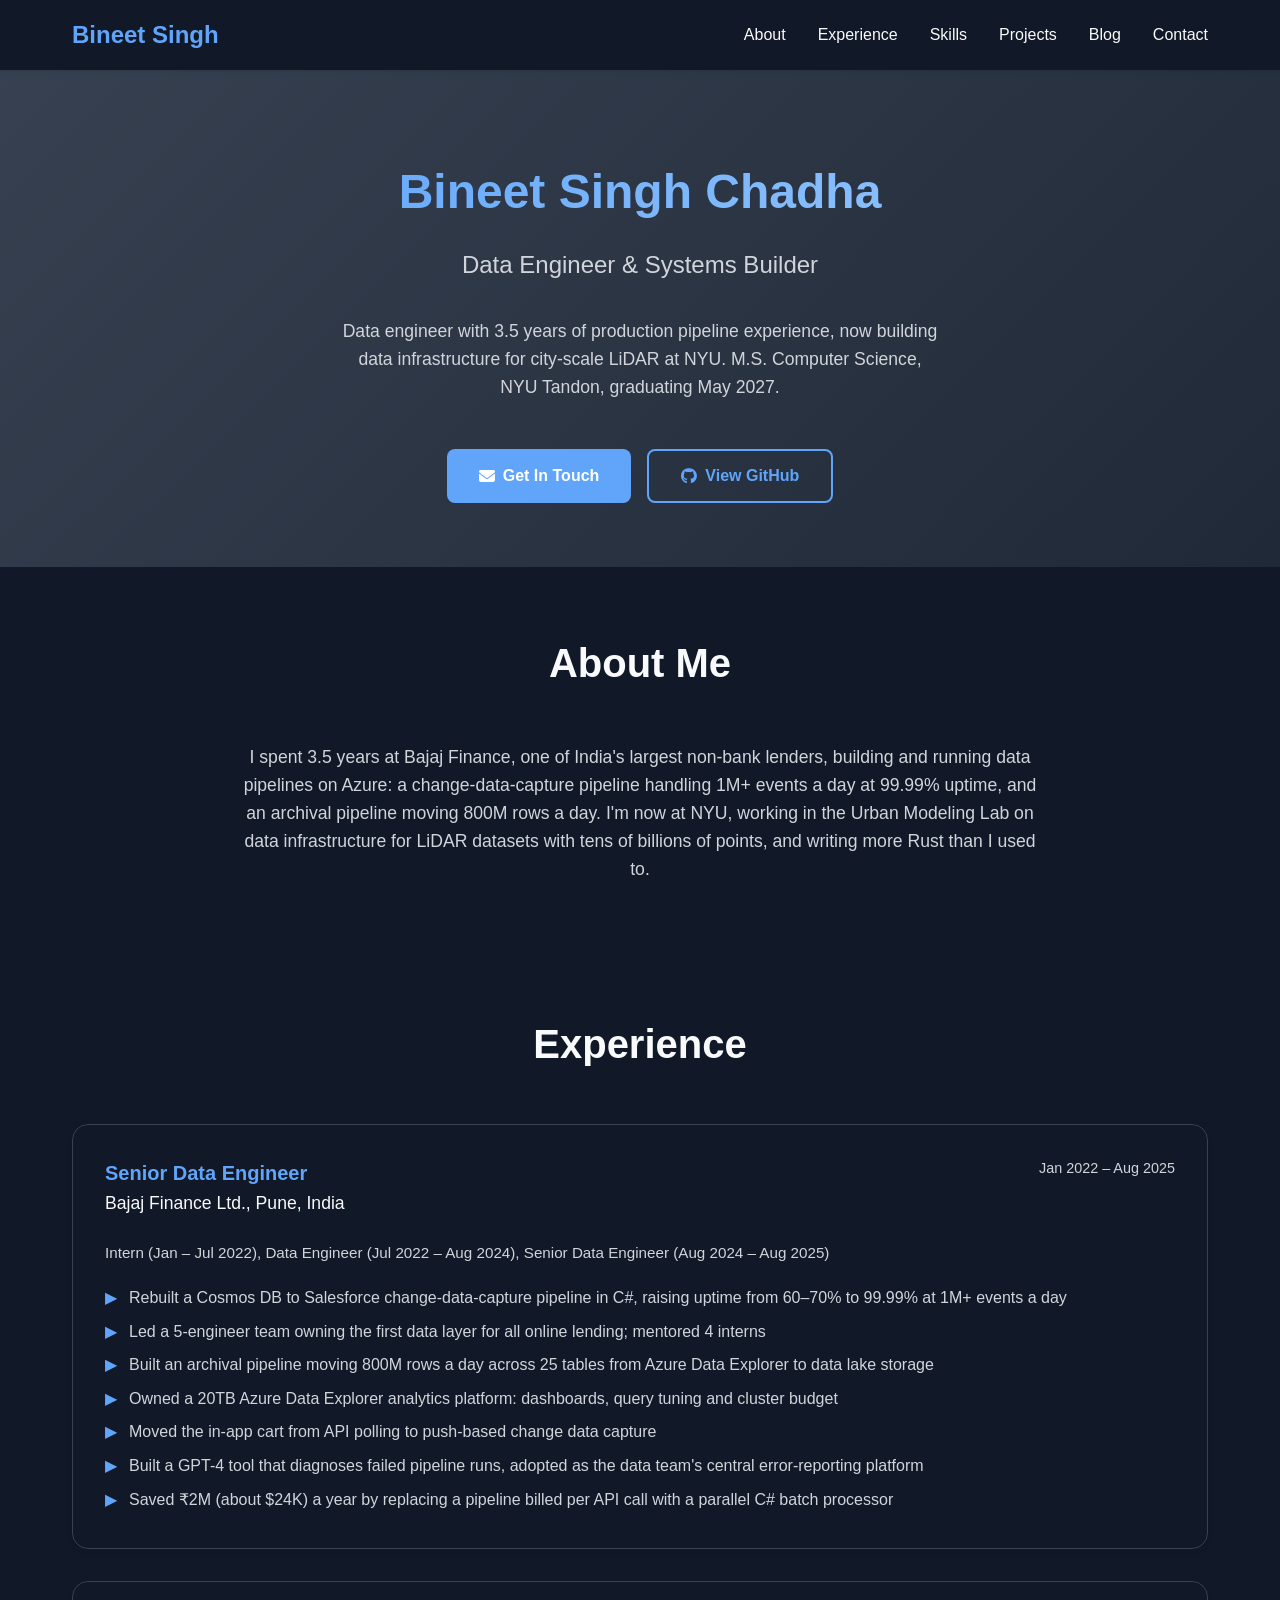
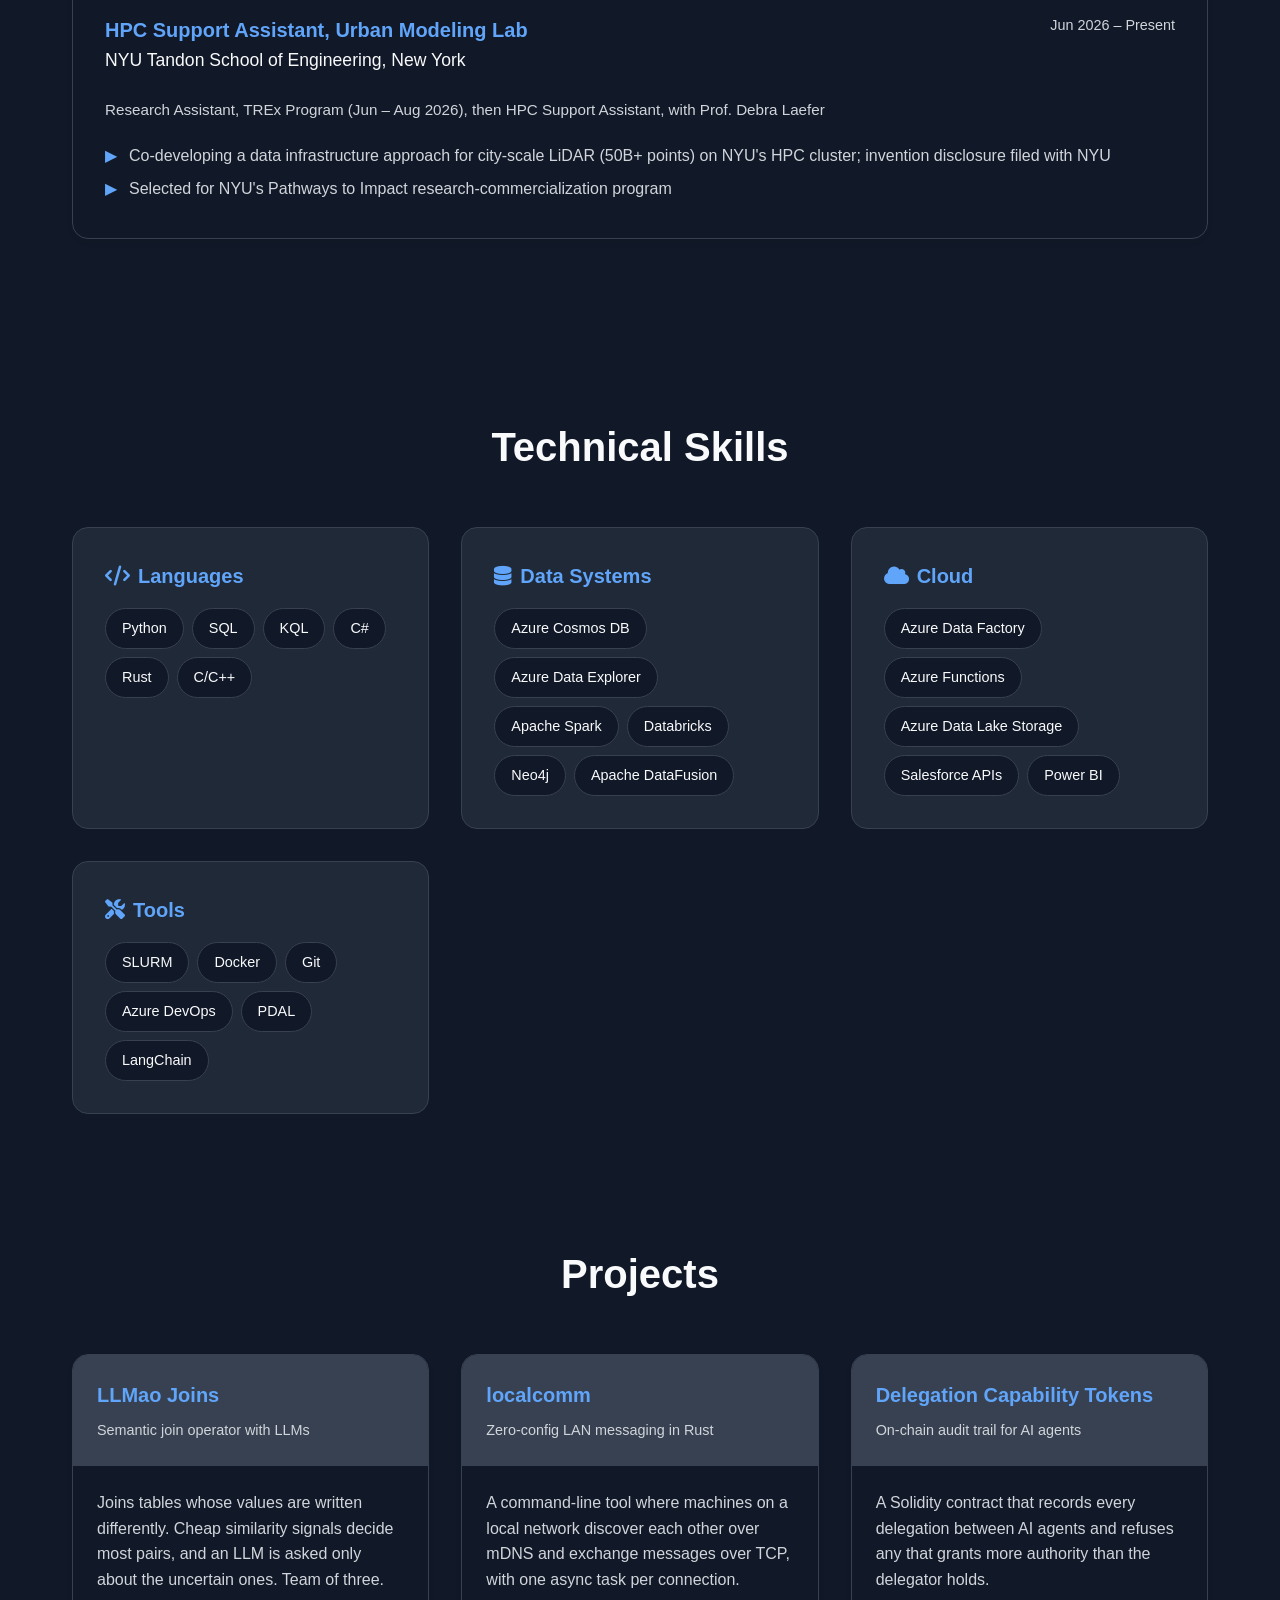
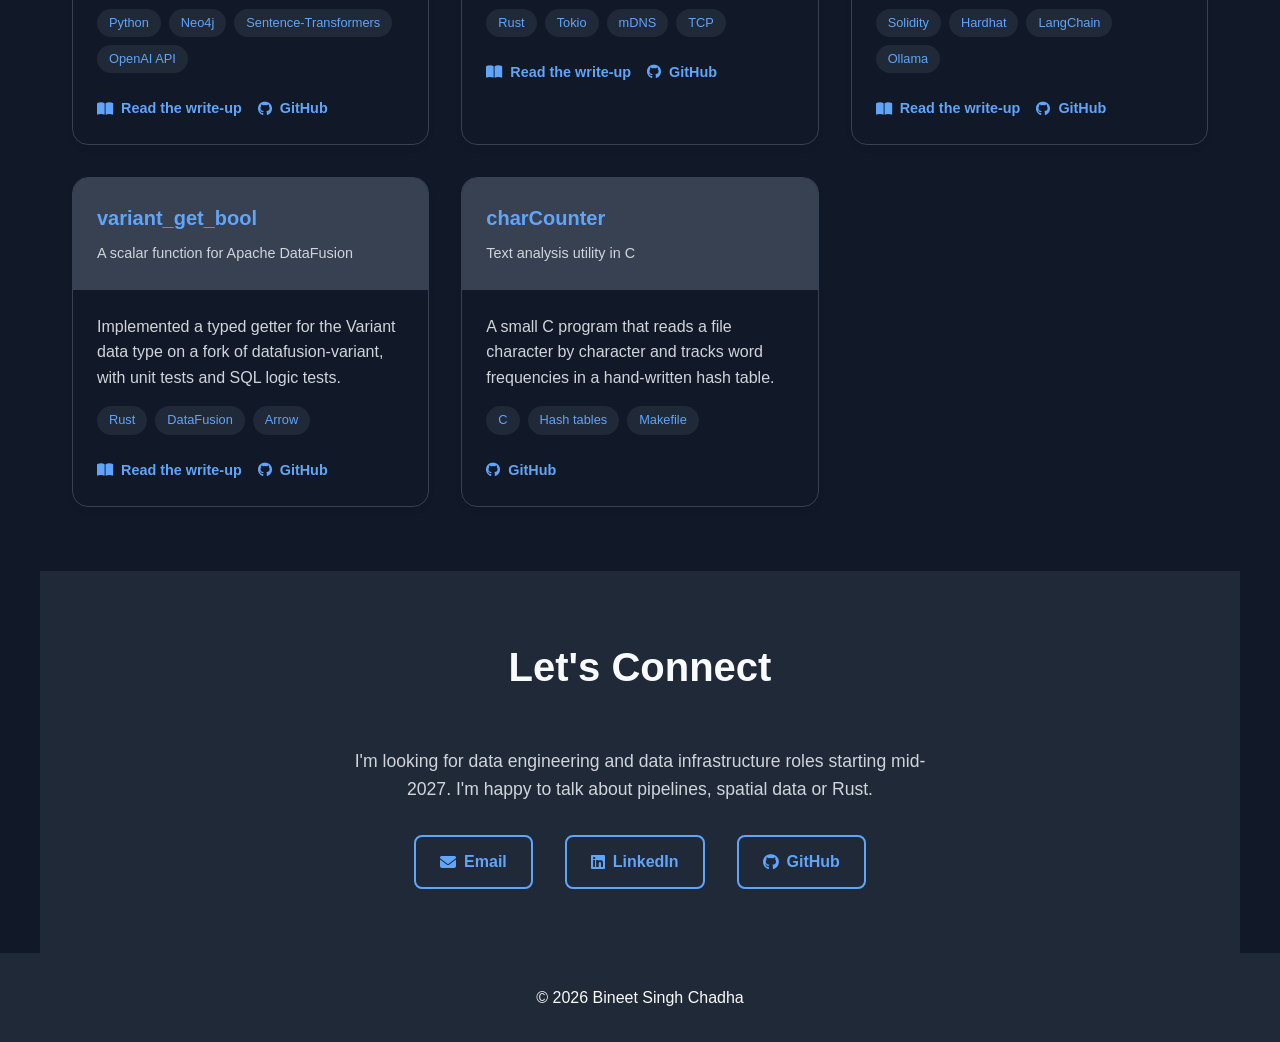
==== index.html @ b3066d31 "Add files via upload" ====
<!DOCTYPE html>
<html lang="en">
<head>
    <meta charset="UTF-8">
    <meta name="viewport" content="width=device-width, initial-scale=1.0">
    <!-- <meta name="description" content="Personal website of Bineet Singh Chadha, data engineer, and creator of projects."> -->
    <meta name="keywords" content="Bineet Singh Chadha, Data Engineer, Bineet, Chadha, Bineet Chadha, NYU, portfolio, GitHub, projects,azure, big data, ETL, data pipelines, cloud computing, machine learning">
    <meta name="author" content="Bineet Singh Chadha">
    <meta name="robots" content="index, follow">
    <title>Bineet Singh Chadha - Data Engineer & Systems Builder</title>
    
    <!-- <!-- Open Graph / Facebook -->
    <meta property="og:type" content="website">
    <meta property="og:url" content="https://bineetsinghchadha.github.io/">
    <meta property="og:title" content="Bineet Singh Chadha - Data Engineer & Systems Builder">
    <meta property="og:description" content="Data engineer with 3.5 years of production pipeline experience. M.S. Computer Science at NYU Tandon, May 2027.">
    <meta property="og:image" content="https://bineetsinghchadha.github.io/assets/profile-image.jpg"> -->

    <!-- Twitter -->
    <!-- <meta property="twitter:card" content="summary_large_image">
    <meta property="twitter:url" content="https://bineetsinghchadha.github.io/">
    <meta property="twitter:title" content="Bineet Singh Chadha - Data Engineer & Systems Builder">
    <meta property="twitter:description" content="Data engineer with 3.5 years of production pipeline experience. M.S. Computer Science at NYU Tandon, May 2027.">
    <meta property="twitter:image" content="https://bineetsinghchadha.github.io/assets/profile-image.jpg"> -->

    <!-- <!-- Favicon -->
    <!-- <link rel="icon" type="image/x-icon" href="/favicon.ico">
    <link rel="apple-touch-icon" sizes="180x180" href="/apple-touch-icon.png">
    <link rel="icon" type="image/png" sizes="32x32" href="/favicon-32x32.png">
    <link rel="icon" type="image/png" sizes="16x16" href="/favicon-16x16.png">
    <link rel="manifest" href="/site.webmanifest"> --> -->

    <meta name="description" content="Bineet Singh Chadha: data engineer with 3.5 years of production pipeline experience, now working on data infrastructure for city-scale LiDAR at NYU.">
    <link href="https://cdnjs.cloudflare.com/ajax/libs/font-awesome/6.4.0/css/all.min.css" rel="stylesheet">
    <style>
        :root {
            --primary-color: #60a5fa;
            --secondary-color: #3b82f6;
            --accent-color: #93c5fd;
            --text-primary: #f9fafb;
            --text-secondary: #d1d5db;
            --bg-primary: #111827;
            --bg-secondary: #1f2937;
            --bg-accent: #374151;
            --border-color: #374151;
        }

        * {
            margin: 0;
            padding: 0;
            box-sizing: border-box;
        }

        body {
            font-family: 'Inter', -apple-system, BlinkMacSystemFont, 'Segoe UI', Roboto, sans-serif;
            line-height: 1.6;
            color: var(--text-primary);
            background-color: var(--bg-primary);
        }

        /* Header & Navigation */
        .header {
            background: var(--bg-primary);
            box-shadow: 0 1px 3px rgba(0,0,0,0.1);
            position: fixed;
            width: 100%;
            top: 0;
            z-index: 1000;
        }

        .nav {
            max-width: 1200px;
            margin: 0 auto;
            padding: 1rem 2rem;
            display: flex;
            justify-content: space-between;
            align-items: center;
        }

        .logo {
            font-size: 1.5rem;
            font-weight: 700;
            color: var(--primary-color);
            text-decoration: none;
        }

        .nav-links {
            display: flex;
            list-style: none;
            gap: 2rem;
        }

        .nav-links a {
            color: var(--text-primary);
            text-decoration: none;
            font-weight: 500;
            transition: color 0.3s;
        }

        .nav-links a:hover {
            color: var(--primary-color);
        }

        /* Hero Section */
        .hero {
            background: linear-gradient(135deg, var(--bg-accent) 0%, var(--bg-secondary) 100%);
            padding: 8rem 2rem 4rem;
            text-align: center;
        }

        .hero-content {
            max-width: 800px;
            margin: 0 auto;
        }

        .hero h1 {
            font-size: 3rem;
            font-weight: 800;
            margin-bottom: 1rem;
            background: linear-gradient(135deg, var(--primary-color), var(--accent-color));
            -webkit-background-clip: text;
            -webkit-text-fill-color: transparent;
            background-clip: text;
        }

        .hero-subtitle {
            font-size: 1.5rem;
            color: var(--text-secondary);
            margin-bottom: 2rem;
            font-weight: 400;
        }

        .hero-description {
            font-size: 1.1rem;
            color: var(--text-secondary);
            margin-bottom: 3rem;
            max-width: 600px;
            margin-left: auto;
            margin-right: auto;
        }

        .cta-buttons {
            display: flex;
            gap: 1rem;
            justify-content: center;
            flex-wrap: wrap;
        }

        .btn {
            padding: 0.75rem 2rem;
            border: none;
            border-radius: 0.5rem;
            font-weight: 600;
            text-decoration: none;
            display: inline-flex;
            align-items: center;
            gap: 0.5rem;
            transition: all 0.3s;
            cursor: pointer;
        }

        .btn-primary {
            background: var(--primary-color);
            color: white;
        }

        .btn-primary:hover {
            background: var(--secondary-color);
            transform: translateY(-2px);
        }

        .btn-secondary {
            background: transparent;
            color: var(--primary-color);
            border: 2px solid var(--primary-color);
        }

        .btn-secondary:hover {
            background: var(--primary-color);
            color: white;
        }

        /* Section Styles */
        .section {
            padding: 4rem 2rem;
            max-width: 1200px;
            margin: 0 auto;
        }

        .section h2 {
            font-size: 2.5rem;
            font-weight: 700;
            text-align: center;
            margin-bottom: 3rem;
            color: var(--text-primary);
        }

        /* Experience Cards */
        .experience-grid {
            display: grid;
            gap: 2rem;
            margin-bottom: 3rem;
        }

        .experience-card {
            background: var(--bg-primary);
            border: 1px solid var(--border-color);
            border-radius: 1rem;
            padding: 2rem;
            box-shadow: 0 4px 6px rgba(0,0,0,0.05);
            transition: all 0.3s;
        }

        .experience-card:hover {
            transform: translateY(-5px);
            box-shadow: 0 20px 25px rgba(0,0,0,0.1);
        }

        .experience-header {
            display: flex;
            justify-content: space-between;
            align-items: flex-start;
            margin-bottom: 1rem;
        }

        .experience-title {
            font-size: 1.25rem;
            font-weight: 700;
            color: var(--primary-color);
        }

        .experience-company {
            font-size: 1.1rem;
            color: var(--text-primary);
            margin-bottom: 0.5rem;
        }

        .experience-duration {
            color: var(--text-secondary);
            font-size: 0.9rem;
            white-space: nowrap;
        }

        .experience-achievements {
            list-style: none;
            margin-top: 1rem;
        }

        .experience-achievements li {
            padding: 0.25rem 0;
            padding-left: 1.5rem;
            position: relative;
            color: var(--text-secondary);
        }

        .experience-achievements li::before {
            content: "▶";
            position: absolute;
            left: 0;
            color: var(--primary-color);
        }

        /* Skills Grid */
        .skills-grid {
            display: grid;
            grid-template-columns: repeat(auto-fit, minmax(min(300px, 100%), 1fr));
            gap: 2rem;
            margin-top: 3rem;
        }

        .skill-category {
            background: var(--bg-secondary);
            padding: 2rem;
            border-radius: 1rem;
            border: 1px solid var(--border-color);
        }

        .skill-category h3 {
            font-size: 1.25rem;
            font-weight: 700;
            color: var(--primary-color);
            margin-bottom: 1rem;
            display: flex;
            align-items: center;
            gap: 0.5rem;
        }

        .skill-tags {
            display: flex;
            flex-wrap: wrap;
            gap: 0.5rem;
        }

        .skill-tag {
            background: var(--bg-primary);
            color: var(--text-primary);
            padding: 0.5rem 1rem;
            border-radius: 2rem;
            font-size: 0.9rem;
            border: 1px solid var(--border-color);
        }

        /* Projects Grid */
        .projects-grid {
            display: grid;
            grid-template-columns: repeat(auto-fit, minmax(min(350px, 100%), 1fr));
            gap: 2rem;
        }

        .project-card {
            background: var(--bg-primary);
            border: 1px solid var(--border-color);
            border-radius: 1rem;
            overflow: hidden;
            box-shadow: 0 4px 6px rgba(0,0,0,0.05);
            transition: all 0.3s;
        }

        .project-card:hover {
            transform: translateY(-5px);
            box-shadow: 0 20px 25px rgba(0,0,0,0.1);
        }

        .project-header {
            padding: 1.5rem;
            background: var(--bg-accent);
        }

        .project-title {
            font-size: 1.25rem;
            font-weight: 700;
            color: var(--primary-color);
            margin-bottom: 0.5rem;
        }

        .project-subtitle {
            color: var(--text-secondary);
            font-size: 0.9rem;
        }

        .project-content {
            padding: 1.5rem;
        }

        .project-description {
            color: var(--text-secondary);
            margin-bottom: 1rem;
            line-height: 1.6;
        }

        .project-tech {
            display: flex;
            flex-wrap: wrap;
            gap: 0.5rem;
            margin-bottom: 1.5rem;
        }

        .tech-tag {
            background: var(--bg-secondary);
            color: var(--primary-color);
            padding: 0.25rem 0.75rem;
            border-radius: 1rem;
            font-size: 0.8rem;
            font-weight: 500;
        }

        .project-links {
            display: flex;
            gap: 1rem;
        }

        .project-link {
            color: var(--primary-color);
            text-decoration: none;
            font-weight: 600;
            font-size: 0.9rem;
            display: flex;
            align-items: center;
            gap: 0.5rem;
        }

        .project-link:hover {
            text-decoration: underline;
        }

        /* Contact Section */
        .contact {
            background: var(--bg-secondary);
            text-align: center;
        }

        .contact-content {
            max-width: 600px;
            margin: 0 auto;
        }

        .contact-description {
            font-size: 1.1rem;
            color: var(--text-secondary);
            margin-bottom: 2rem;
        }

        .contact-links {
            display: flex;
            justify-content: center;
            gap: 2rem;
            flex-wrap: wrap;
        }

        .contact-link {
            color: var(--primary-color);
            text-decoration: none;
            font-weight: 600;
            display: flex;
            align-items: center;
            gap: 0.5rem;
            padding: 0.75rem 1.5rem;
            border: 2px solid var(--primary-color);
            border-radius: 0.5rem;
            transition: all 0.3s;
        }

        .contact-link:hover {
            background: var(--primary-color);
            color: white;
        }

        /* Footer */
        .footer {
            background: var(--bg-secondary);
            color: var(--text-primary);
            text-align: center;
            padding: 2rem;
        }

        /* Responsive Design */
        @media (max-width: 768px) {
            .nav {
                flex-direction: column;
                gap: 1rem;
                padding: 1rem;
            }

            .nav-links {
                gap: 1rem;
            }

            .hero h1 {
                font-size: 2rem;
            }

            .hero-subtitle {
                font-size: 1.25rem;
            }

            .cta-buttons {
                flex-direction: column;
                align-items: center;
            }

            .experience-header {
                flex-direction: column;
                align-items: flex-start;
                gap: 0.5rem;
            }

            .contact-links {
                flex-direction: column;
                align-items: center;
            }
        }

        /* Smooth scrolling */
        html {
            scroll-behavior: smooth;
        }

        /* Loading animation */
        .fade-in {
            opacity: 0;
            transform: translateY(30px);
            transition: all 0.6s ease;
        }

        .fade-in.visible {
            opacity: 1;
            transform: translateY(0);
        }
    </style>
</head>
<body>
    <!-- Header -->
    <header class="header">
        <nav class="nav">
            <a href="index.html" class="logo">Bineet Singh</a>
            <ul class="nav-links">
                <li><a href="#about">About</a></li>
                <li><a href="#experience">Experience</a></li>
                <li><a href="#skills">Skills</a></li>
                <li><a href="#projects">Projects</a></li>
                <li><a href="blog/index.html">Blog</a></li>
                <li><a href="#contact">Contact</a></li>
            </ul>
        </nav>
    </header>

    <!-- Hero Section -->
    <section class="hero">
        <div class="hero-content">
            <h1>Bineet Singh Chadha</h1>
            <p class="hero-subtitle">Data Engineer & Systems Builder</p>
            <p class="hero-description">
                Data engineer with 3.5 years of production pipeline experience, now building data infrastructure for city-scale LiDAR at NYU. M.S. Computer Science, NYU Tandon, graduating May 2027.
            </p>
            <div class="cta-buttons">
                <a href="#contact" class="btn btn-primary">
                    <i class="fas fa-envelope"></i>
                    Get In Touch
                </a>
                <a href="https://github.com/bineetsinghchadha" class="btn btn-secondary" target="_blank">
                    <i class="fab fa-github"></i>
                    View GitHub
                </a>
            </div>
        </div>
    </section>

    <!-- About Section -->
    <section id="about" class="section">
        <h2>About Me</h2>
        <div class="fade-in">
            <p style="font-size: 1.1rem; color: var(--text-secondary); text-align: center; max-width: 800px; margin: 0 auto;">
                I spent 3.5 years at Bajaj Finance, one of India's largest non-bank lenders, building and running data pipelines on Azure: a change-data-capture pipeline handling 1M+ events a day at 99.99% uptime, and an archival pipeline moving 800M rows a day.
                I'm now at NYU, working in the Urban Modeling Lab on data infrastructure for LiDAR datasets with tens of billions of points, and writing more Rust than I used to.
            </p>
        </div>
    </section>

    <!-- Experience Section -->
    <section id="experience" class="section">
        <h2>Experience</h2>
        <div class="experience-grid">
            <div class="experience-card fade-in">
                <div class="experience-header">
                    <div>
                        <div class="experience-title">Senior Data Engineer</div>
                        <div class="experience-company">Bajaj Finance Ltd., Pune, India</div>
                    </div>
                    <div class="experience-duration">Jan 2022 – Aug 2025</div>
                </div>
                <p style="color: var(--text-secondary); font-size: 0.95rem;">Intern (Jan – Jul 2022), Data Engineer (Jul 2022 – Aug 2024), Senior Data Engineer (Aug 2024 – Aug 2025)</p>
                <ul class="experience-achievements">
                    <li>Rebuilt a Cosmos DB to Salesforce change-data-capture pipeline in C#, raising uptime from 60–70% to 99.99% at 1M+ events a day</li>
                    <li>Led a 5-engineer team owning the first data layer for all online lending; mentored 4 interns</li>
                    <li>Built an archival pipeline moving 800M rows a day across 25 tables from Azure Data Explorer to data lake storage</li>
                    <li>Owned a 20TB Azure Data Explorer analytics platform: dashboards, query tuning and cluster budget</li>
                    <li>Moved the in-app cart from API polling to push-based change data capture</li>
                    <li>Built a GPT-4 tool that diagnoses failed pipeline runs, adopted as the data team's central error-reporting platform</li>
                    <li>Saved ₹2M (about $24K) a year by replacing a pipeline billed per API call with a parallel C# batch processor</li>
                </ul>
            </div>

            <div class="experience-card fade-in">
                <div class="experience-header">
                    <div>
                        <div class="experience-title">HPC Support Assistant, Urban Modeling Lab</div>
                        <div class="experience-company">NYU Tandon School of Engineering, New York</div>
                    </div>
                    <div class="experience-duration">Jun 2026 – Present</div>
                </div>
                <p style="color: var(--text-secondary); font-size: 0.95rem;">Research Assistant, TREx Program (Jun – Aug 2026), then HPC Support Assistant, with Prof. Debra Laefer</p>
                <ul class="experience-achievements">
                    <li>Co-developing a data infrastructure approach for city-scale LiDAR (50B+ points) on NYU's HPC cluster; invention disclosure filed with NYU</li>
                    <li>Selected for NYU's Pathways to Impact research-commercialization program</li>
                </ul>
            </div>
        </div>
    </section>

    <!-- Skills Section -->
    <section id="skills" class="section">
        <h2>Technical Skills</h2>
        <div class="skills-grid">
            <div class="skill-category fade-in">
                <h3><i class="fas fa-code"></i> Languages</h3>
                <div class="skill-tags">
                    <span class="skill-tag">Python</span>
                    <span class="skill-tag">SQL</span>
                    <span class="skill-tag">KQL</span>
                    <span class="skill-tag">C#</span>
                    <span class="skill-tag">Rust</span>
                    <span class="skill-tag">C/C++</span>
                </div>
            </div>

            <div class="skill-category fade-in">
                <h3><i class="fas fa-database"></i> Data Systems</h3>
                <div class="skill-tags">
                    <span class="skill-tag">Azure Cosmos DB</span>
                    <span class="skill-tag">Azure Data Explorer</span>
                    <span class="skill-tag">Apache Spark</span>
                    <span class="skill-tag">Databricks</span>
                    <span class="skill-tag">Neo4j</span>
                    <span class="skill-tag">Apache DataFusion</span>
                </div>
            </div>

            <div class="skill-category fade-in">
                <h3><i class="fas fa-cloud"></i> Cloud</h3>
                <div class="skill-tags">
                    <span class="skill-tag">Azure Data Factory</span>
                    <span class="skill-tag">Azure Functions</span>
                    <span class="skill-tag">Azure Data Lake Storage</span>
                    <span class="skill-tag">Salesforce APIs</span>
                    <span class="skill-tag">Power BI</span>
                </div>
            </div>

            <div class="skill-category fade-in">
                <h3><i class="fas fa-tools"></i> Tools</h3>
                <div class="skill-tags">
                    <span class="skill-tag">SLURM</span>
                    <span class="skill-tag">Docker</span>
                    <span class="skill-tag">Git</span>
                    <span class="skill-tag">Azure DevOps</span>
                    <span class="skill-tag">PDAL</span>
                    <span class="skill-tag">LangChain</span>
                </div>
            </div>
        </div>
    </section>

    <!-- Projects Section -->
    <section id="projects" class="section">
        <h2>Projects</h2>
        <div class="projects-grid">
            <div class="project-card fade-in">
                <div class="project-header">
                    <div class="project-title">LLMao Joins</div>
                    <div class="project-subtitle">Semantic join operator with LLMs</div>
                </div>
                <div class="project-content">
                    <p class="project-description">
                        Joins tables whose values are written differently. Cheap similarity signals decide most pairs, and an LLM is asked only about the uncertain ones. Team of three.
                    </p>
                    <div class="project-tech">
                        <span class="tech-tag">Python</span>
                        <span class="tech-tag">Neo4j</span>
                        <span class="tech-tag">Sentence-Transformers</span>
                        <span class="tech-tag">OpenAI API</span>
                    </div>
                    <div class="project-links">
                        <a href="blog/llmao-joins.html" class="project-link">
                            <i class="fas fa-book-open"></i>
                            Read the write-up
                        </a>
                        <a href="https://github.com/bineetsinghchadha/llmao-joins" class="project-link" target="_blank" rel="noopener">
                            <i class="fab fa-github"></i>
                            GitHub
                        </a>
                    </div>
                </div>
            </div>

            <div class="project-card fade-in">
                <div class="project-header">
                    <div class="project-title">localcomm</div>
                    <div class="project-subtitle">Zero-config LAN messaging in Rust</div>
                </div>
                <div class="project-content">
                    <p class="project-description">
                        A command-line tool where machines on a local network discover each other over mDNS and exchange messages over TCP, with one async task per connection.
                    </p>
                    <div class="project-tech">
                        <span class="tech-tag">Rust</span>
                        <span class="tech-tag">Tokio</span>
                        <span class="tech-tag">mDNS</span>
                        <span class="tech-tag">TCP</span>
                    </div>
                    <div class="project-links">
                        <a href="blog/localcomm.html" class="project-link">
                            <i class="fas fa-book-open"></i>
                            Read the write-up
                        </a>
                        <a href="https://github.com/bineetsinghchadha/localcomm" class="project-link" target="_blank" rel="noopener">
                            <i class="fab fa-github"></i>
                            GitHub
                        </a>
                    </div>
                </div>
            </div>

            <div class="project-card fade-in">
                <div class="project-header">
                    <div class="project-title">Delegation Capability Tokens</div>
                    <div class="project-subtitle">On-chain audit trail for AI agents</div>
                </div>
                <div class="project-content">
                    <p class="project-description">
                        A Solidity contract that records every delegation between AI agents and refuses any that grants more authority than the delegator holds.
                    </p>
                    <div class="project-tech">
                        <span class="tech-tag">Solidity</span>
                        <span class="tech-tag">Hardhat</span>
                        <span class="tech-tag">LangChain</span>
                        <span class="tech-tag">Ollama</span>
                    </div>
                    <div class="project-links">
                        <a href="blog/dct.html" class="project-link">
                            <i class="fas fa-book-open"></i>
                            Read the write-up
                        </a>
                        <a href="https://github.com/bineetsinghchadha/DCT-Project" class="project-link" target="_blank" rel="noopener">
                            <i class="fab fa-github"></i>
                            GitHub
                        </a>
                    </div>
                </div>
            </div>

            <div class="project-card fade-in">
                <div class="project-header">
                    <div class="project-title">variant_get_bool</div>
                    <div class="project-subtitle">A scalar function for Apache DataFusion</div>
                </div>
                <div class="project-content">
                    <p class="project-description">
                        Implemented a typed getter for the Variant data type on a fork of datafusion-variant, with unit tests and SQL logic tests.
                    </p>
                    <div class="project-tech">
                        <span class="tech-tag">Rust</span>
                        <span class="tech-tag">DataFusion</span>
                        <span class="tech-tag">Arrow</span>
                    </div>
                    <div class="project-links">
                        <a href="blog/datafusion-variant.html" class="project-link">
                            <i class="fas fa-book-open"></i>
                            Read the write-up
                        </a>
                        <a href="https://github.com/bineetsinghchadha/datafusion-variant/tree/variant_get_bool_impl" class="project-link" target="_blank" rel="noopener">
                            <i class="fab fa-github"></i>
                            GitHub
                        </a>
                    </div>
                </div>
            </div>

            <div class="project-card fade-in">
                <div class="project-header">
                    <div class="project-title">charCounter</div>
                    <div class="project-subtitle">Text analysis utility in C</div>
                </div>
                <div class="project-content">
                    <p class="project-description">
                        A small C program that reads a file character by character and tracks word frequencies in a hand-written hash table.
                    </p>
                    <div class="project-tech">
                        <span class="tech-tag">C</span>
                        <span class="tech-tag">Hash tables</span>
                        <span class="tech-tag">Makefile</span>
                    </div>
                    <div class="project-links">
                        <a href="https://github.com/bineetsinghchadha/charCounter" class="project-link" target="_blank" rel="noopener">
                            <i class="fab fa-github"></i>
                            GitHub
                        </a>
                    </div>
                </div>
            </div>
        </div>
    </section>

    <!-- Contact Section -->
    <section id="contact" class="section contact">
        <h2>Let's Connect</h2>
        <div class="contact-content">
            <p class="contact-description">
                I'm looking for data engineering and data infrastructure roles starting mid-2027. I'm happy to talk about pipelines, spatial data or Rust.
            </p>
            <div class="contact-links">
                <a href="mailto:bineet.chadha@gmail.com" class="contact-link">
                    <i class="fas fa-envelope"></i>
                    Email
                </a>
                <a href="https://www.linkedin.com/in/bineet-singh-chadha" class="contact-link" target="_blank">
                    <i class="fab fa-linkedin"></i>
                    LinkedIn
                </a>
                <a href="https://github.com/bineetsinghchadha" class="contact-link" target="_blank">
                    <i class="fab fa-github"></i>
                    GitHub
                </a>
                <!-- <a href="tel:+164694426" class="contact-link">
                    <i class="fas fa-phone"></i>
                    Call
                </a> -->
            </div>
        </div>
    </section>

    <!-- Footer -->
    <footer class="footer">
        <p>&copy; 2026 Bineet Singh Chadha</p>
    </footer>
<!-- Structured Data (JSON-LD) for SEO -->
    <script type="application/ld+json">
    {
        "@context": "https://schema.org",
        "@type": "Person",
        "name": "Bineet Singh Chadha",
        "jobTitle": "Data Engineer",
        "description": "Data Engineer specializing in large-scale data systems, cloud architecture, and building innovative data tools",
        "url": "https://bineetsinghchadha.github.io/",
        "sameAs": [
            "https://www.linkedin.com/in/bineet-singh-chadha",
            "https://github.com/bineetsinghchadha"
        ],
        "address": {
            "@type": "PostalAddress",
            "addressLocality": "New York",
            "addressRegion": "NY",
            "addressCountry": "US"
        },
        "alumniOf": [
            {
                "@type": "EducationalOrganization",
                "name": "New York University Tandon School of Engineering",
                "url": "https://engineering.nyu.edu/"
            },
            {
                "@type": "EducationalOrganization", 
                "name": "Thapar University",
                "url": "https://www.thapar.edu/"
            }
        ],
        "worksFor": {
            "@type": "Organization",
            "name": "New York University",
            "url": "https://www.nyu.edu/"
        },
        "knowsAbout": [
            "Data Engineering",
            "Cloud Computing",
            "Azure",
            "Big Data",
            "ETL Pipelines",
            "Machine Learning",
            "Database Systems",
            "Distributed Systems",
            "C#",
            "Python",
            "Apache Spark",
            "Data Analytics"
        ],
        "hasOccupation": {
            "@type": "Occupation",
            "name": "Data Engineer",
            "occupationLocation": {
                "@type": "City",
                "name": "New York"
            },
            "skills": "Data Engineering, Cloud Architecture, ETL Pipelines, Big Data Processing"
        },
        "contactPoint": {
            "@type": "ContactPoint",
            "contactType": "professional",
            "email": "bineet.chadha@gmail.com",
            "url": "https://bineetsinghchadha.github.io/"
        }
    }
    </script>

    <!-- Website Schema -->
    <script type="application/ld+json">
    {
        "@context": "https://schema.org",
        "@type": "WebSite",
        "name": "Bineet Singh Chadha - Portfolio",
        "url": "https://bineetsinghchadha.github.io/",
        "description": "Portfolio and project write-ups of Bineet Singh Chadha, data engineer",
        "author": {
            "@type": "Person",
            "name": "Bineet Singh Chadha"
        },
        "inLanguage": "en-US"
    }
    </script>

    <script>
        // Smooth scrolling for navigation links
        document.querySelectorAll('a[href^="#"]').forEach(anchor => {
            anchor.addEventListener('click', function (e) {
                e.preventDefault();
                const target = document.querySelector(this.getAttribute('href'));
                if (target) {
                    const offsetTop = target.offsetTop - 80; // Account for fixed header
                    window.scrollTo({
                        top: offsetTop,
                        behavior: 'smooth'
                    });
                }
            });
        });

        // Fade in animation on scroll
        const observerOptions = {
            threshold: 0.1,
            rootMargin: '0px 0px -50px 0px'
        };

        const observer = new IntersectionObserver((entries) => {
            entries.forEach(entry => {
                if (entry.isIntersecting) {
                    entry.target.classList.add('visible');
                }
            });
        }, observerOptions);

        // Observe all fade-in elements
        document.querySelectorAll('.fade-in').forEach(el => {
            observer.observe(el);
        });

        // Active navigation highlighting
        window.addEventListener('scroll', () => {
            const sections = document.querySelectorAll('section[id]');
            const navLinks = document.querySelectorAll('.nav-links a[href^="#"]');
            
            let current = '';
            sections.forEach(section => {
                const sectionTop = section.offsetTop - 100;
                const sectionHeight = section.clientHeight;
                if (scrollY >= sectionTop && scrollY < sectionTop + sectionHeight) {
                    current = section.getAttribute('id');
                }
            });

            navLinks.forEach(link => {
                link.style.color = '';
                if (link.getAttribute('href') === `#${current}`) {
                    link.style.color = 'var(--primary-color)';
                }
            });
        });

        // Mobile menu toggle (if needed in future)
        // Add mobile hamburger menu functionality here if required

        // Preload critical resources
        const preloadLinks = [
            'https://cdnjs.cloudflare.com/ajax/libs/font-awesome/6.4.0/css/all.min.css'
        ];

        preloadLinks.forEach(href => {
            const link = document.createElement('link');
            link.rel = 'preload';
            link.as = 'style';
            link.href = href;
            document.head.appendChild(link);
        });
    </script>
</body>
</html>
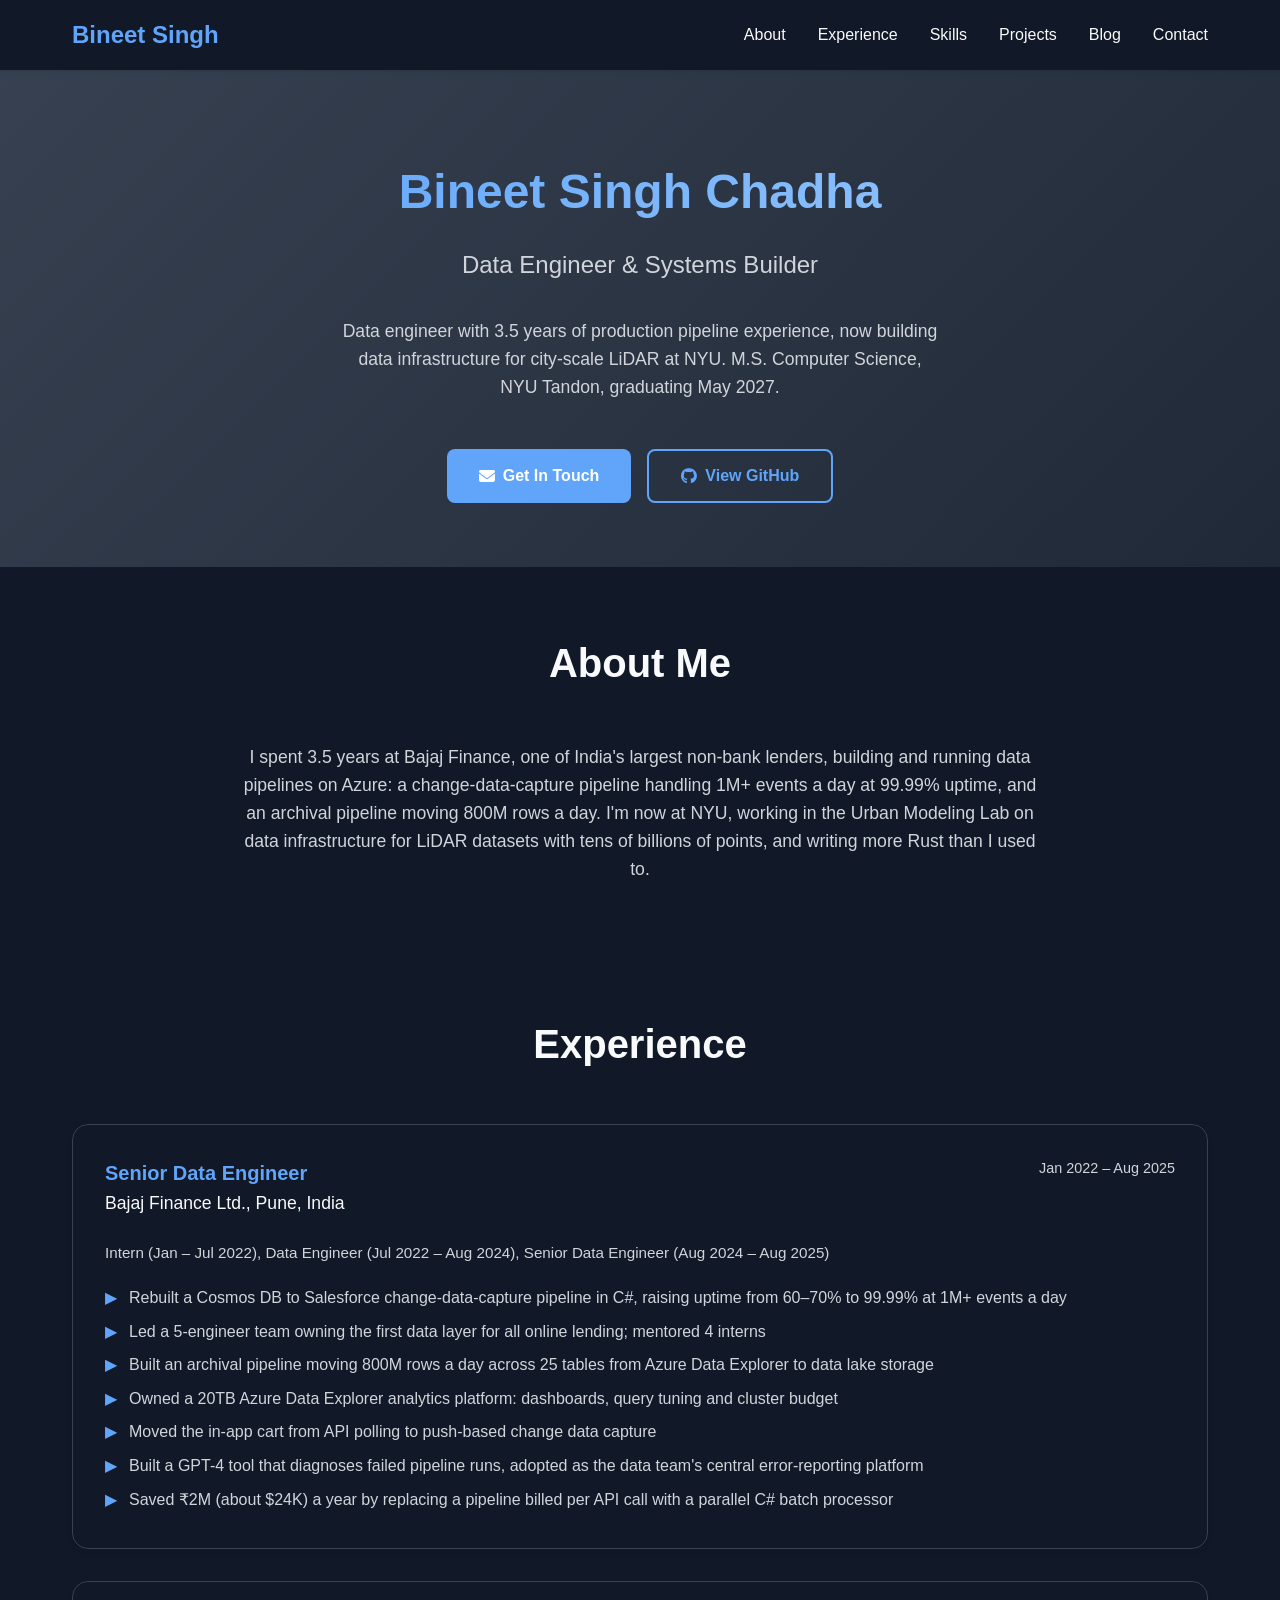
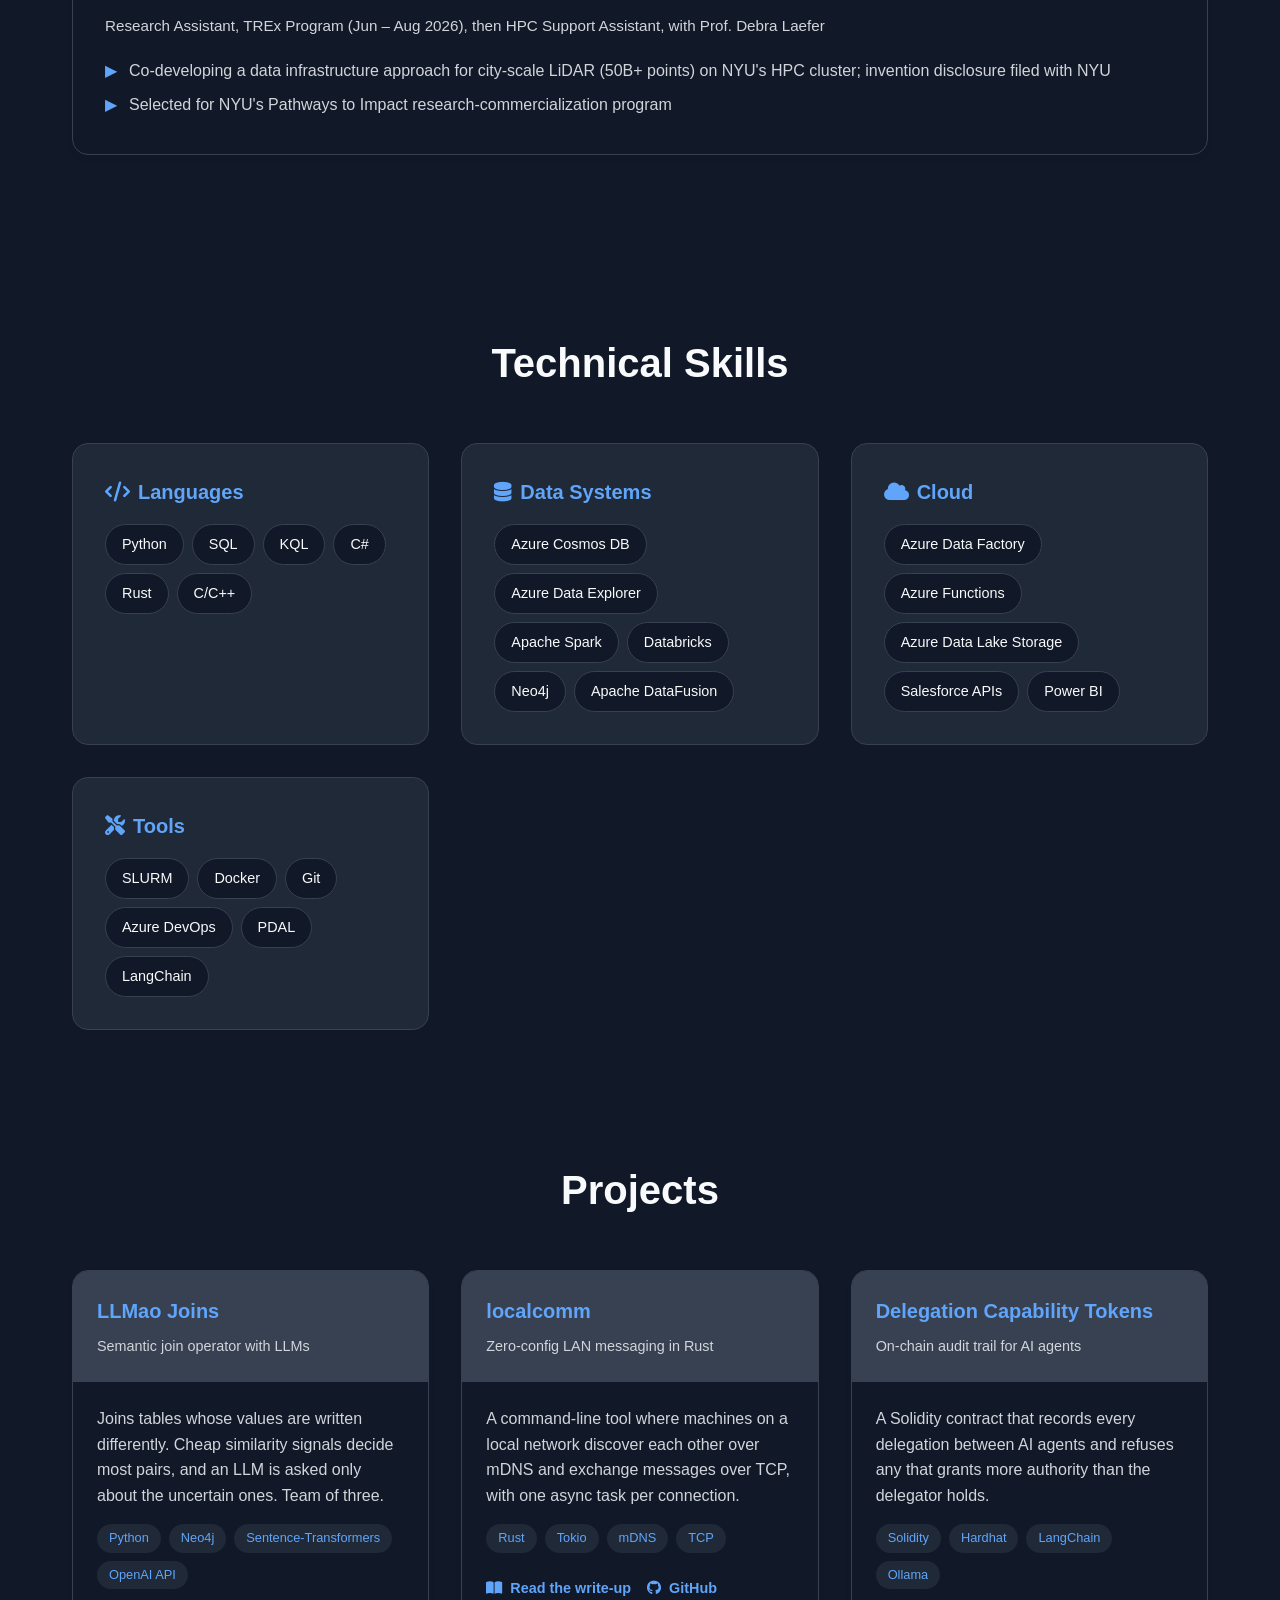
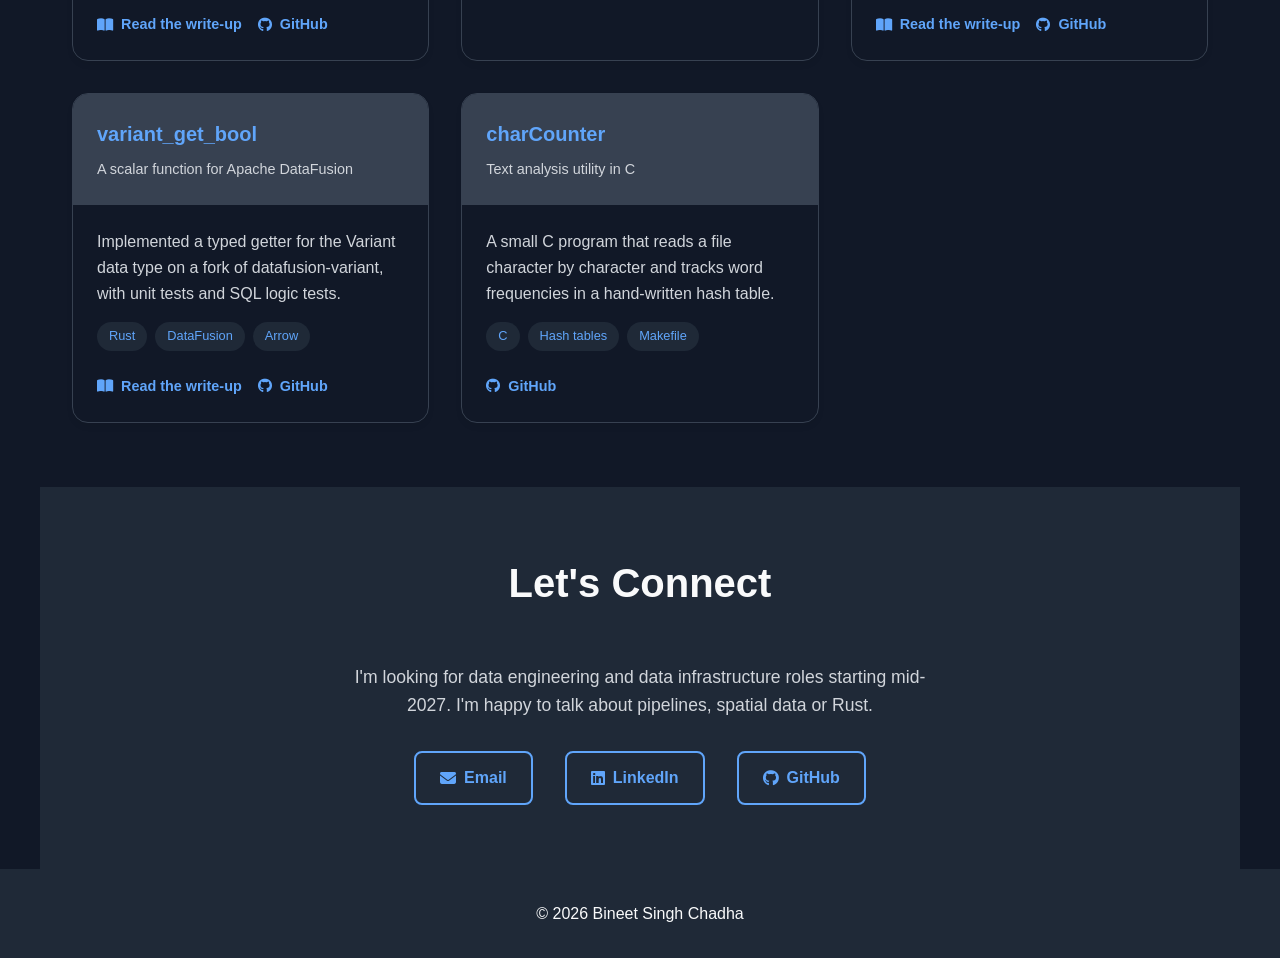
==== commit 61d6ce80: "Update index.html" ====
--- a/index.html
+++ b/index.html
@@ -561,13 +561,13 @@
             </div>
 
             <div class="experience-card fade-in">
-                <div class="experience-header">
+                <!-- <div class="experience-header">
                     <div>
                         <div class="experience-title">HPC Support Assistant, Urban Modeling Lab</div>
                         <div class="experience-company">NYU Tandon School of Engineering, New York</div>
                     </div>
                     <div class="experience-duration">Jun 2026 – Present</div>
-                </div>
+                </div> -->
                 <p style="color: var(--text-secondary); font-size: 0.95rem;">Research Assistant, TREx Program (Jun – Aug 2026), then HPC Support Assistant, with Prof. Debra Laefer</p>
                 <ul class="experience-achievements">
                     <li>Co-developing a data infrastructure approach for city-scale LiDAR (50B+ points) on NYU's HPC cluster; invention disclosure filed with NYU</li>
@@ -959,5 +959,7 @@
             document.head.appendChild(link);
         });
     </script>
+    <script data-goatcounter="https://bineet.goatcounter.com/count"
+        async src="//gc.zgo.at/count.js"></script>
 </body>
 </html>
